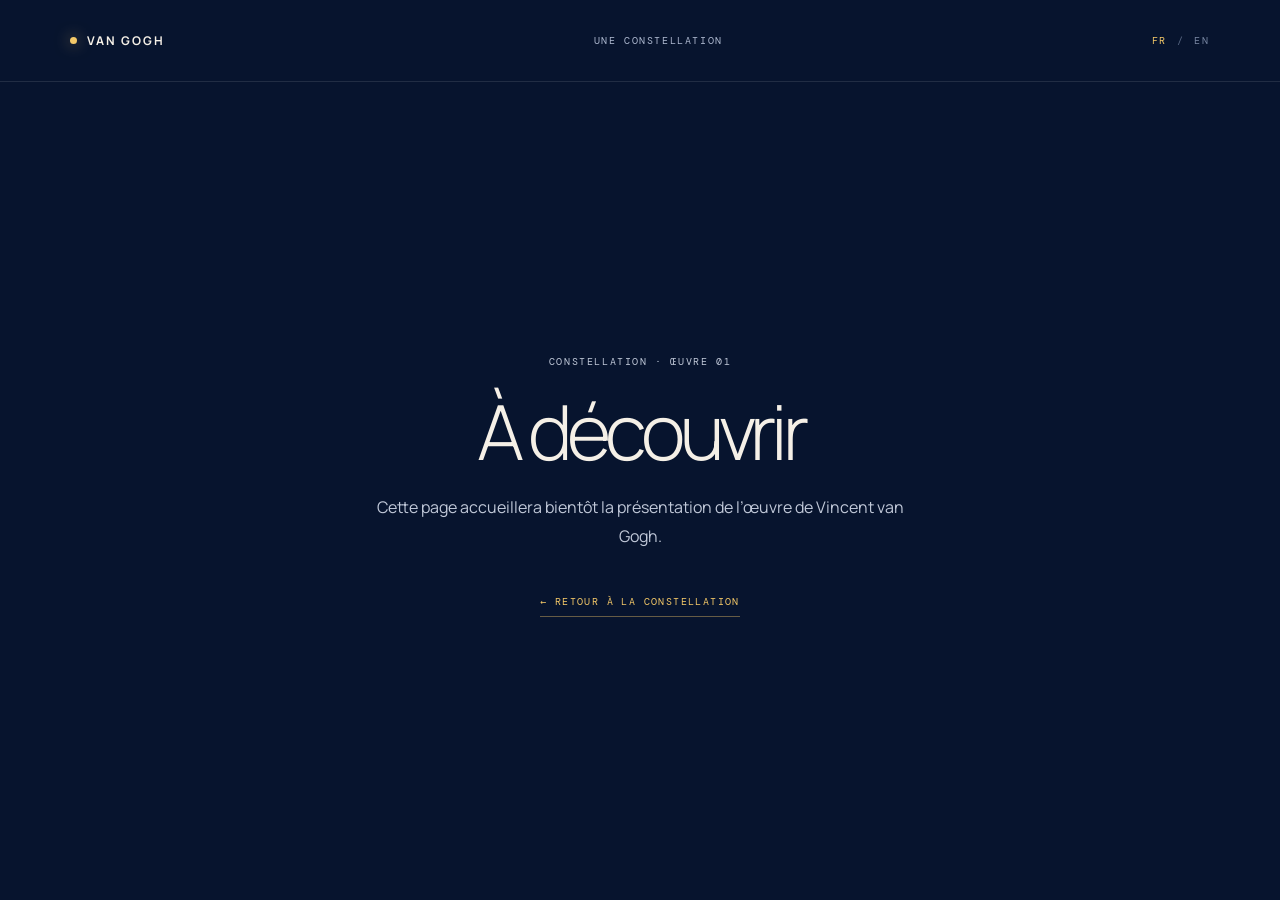
==== pages/oeuvre-01.html @ 38c9f289 "[4] Architecture, add pages." ====
<!doctype html>
<html lang="fr">
<head>
  <meta charset="utf-8">
  <meta name="viewport" content="width=device-width, initial-scale=1">
  <title>Œuvre 01 — Van Gogh</title>
  <link rel="stylesheet" href="../css/style.css">
</head>
<body>
  <header class="site-header">
    <a class="wordmark" href="../index.html"><span class="wordmark-dot"></span> VAN GOGH</a>
    <p class="header-note">UNE CONSTELLATION</p>
    <span class="language-switch"><span class="active">FR</span><span class="separator">/</span><span>EN</span></span>
  </header>
  <main class="placeholder-page">
    <section class="placeholder-content">
      <p class="eyebrow">CONSTELLATION · ŒUVRE 01</p>
      <h1>À découvrir</h1>
      <p>Cette page accueillera bientôt la présentation de l’œuvre de Vincent van Gogh.</p>
      <a class="back-link" href="../index.html">← RETOUR À LA CONSTELLATION</a>
    </section>
  </main>
</body>
</html>
---- css/style.css ----
@import url('https://fonts.googleapis.com/css2?family=DM+Mono:wght@400;500&family=Manrope:wght@300;400;500;600;700&display=swap');

:root {
  color-scheme: dark;
  --ink: #f5f0e7;
  --muted: #c0c8d8;
  --night: #07142e;
  --gold: #f5c968;
}

* { box-sizing: border-box; }

html { scroll-behavior: smooth; }

body {
  margin: 0;
  min-height: 100vh;
  background: var(--night);
  color: var(--ink);
  font-family: 'Manrope', Arial, sans-serif;
}

.site-header {
  position: absolute;
  z-index: 5;
  top: 0;
  left: 0;
  width: 100%;
  height: 82px;
  padding: 0 5.5vw;
  display: flex;
  align-items: center;
  justify-content: space-between;
  border-bottom: 1px solid #ffffff1b;
}

.wordmark {
  display: flex;
  align-items: center;
  gap: 10px;
  color: var(--ink);
  text-decoration: none;
  font-size: 12px;
  letter-spacing: .16em;
  font-weight: 700;
}

.wordmark-dot {
  width: 7px;
  height: 7px;
  border-radius: 50%;
  background: var(--gold);
  box-shadow: 0 0 15px #f5c968aa;
}

.header-note, .language-switch, .eyebrow, .explore, .hero-footer {
  font-family: 'DM Mono', monospace;
  font-size: 10px;
  letter-spacing: .16em;
}

.header-note { color: #aeb9d0; }

.language-switch {
  display: flex;
  align-items: center;
  gap: 10px;
  color: #7886a2;
}

.language-switch .active { color: var(--gold); }
.separator { color: #586782; }

.hero {
  min-height: 100svh;
  position: relative;
  display: flex;
  align-items: center;
}

.sky-decoration {
  background: url('img/nuit-etoile.jpg') center / cover no-repeat;
}

.hero-copy {
  position: relative;
  z-index: 3;
  width: min(470px, 43vw);
  margin-left: 10vw;
  margin-top: 15px;
}

.eyebrow {
  color: var(--gold);
  line-height: 1.8;
}

h1 {
  margin: 22px 0;
  font-size: clamp(48px, 6.4vw, 88px);
  line-height: 1.02;
  font-weight: 300;
  letter-spacing: -.07em;
}

.intro {
  max-width: 380px;
  color: #c5cede;
  font-size: 14px;
  line-height: 1.9;
  font-weight: 300;
}

.explore {
  display: flex;
  align-items: center;
  gap: 14px;
  margin-top: 42px;
  color: #d2d8e4;
  font-size: 9px;
}

.explore-line {
  display: inline-block;
  width: 36px;
  height: 1px;
  background: var(--gold);
}

.sky-decoration {
  position: absolute;
  z-index: 2;
  top: 17%;
  right: 5%;
  width: 48%;
  min-height: 66%;
  display: grid;
  grid-template-columns: repeat(3, minmax(70px, 1fr));
  grid-template-rows: repeat(3, 1fr);
  place-items: center;
  gap: clamp(18px, 3vw, 42px);
  padding: 28px;
}

.star-link {
  min-width: 78px;
  min-height: 78px;
  display: flex;
  flex-direction: column;
  align-items: center;
  justify-content: center;
  gap: 13px;
  color: var(--muted);
  text-decoration: none;
  border-radius: 50%;
  transition: transform .2s ease, color .2s ease;
}

.star {
  position: relative;
  display: block;
  width: 13px;
  height: 13px;
  border-radius: 50%;
  background: #fff4cb;
  box-shadow: 0 0 9px 3px #ffe7a0aa, 0 0 28px 11px #f5c96866;
  transition: transform .2s ease, box-shadow .2s ease;
}

.star::before,
.star::after {
  content: '';
  position: absolute;
  inset: -8px 5px;
  background: #ffe9a8;
  opacity: .7;
  clip-path: polygon(50% 0, 58% 42%, 100% 50%, 58% 58%, 50% 100%, 42% 58%, 0 50%, 42% 42%);
}

.star::after {
  transform: rotate(45deg);
}

.star-label {
  font-family: 'DM Mono', monospace;
  font-size: 8px;
  letter-spacing: .12em;
  opacity: .7;
}

.star-link:hover,
.star-link:focus-visible {
  color: var(--gold);
  transform: translateY(-4px);
  outline: none;
}

.star-link:hover .star,
.star-link:focus-visible .star {
  transform: scale(1.35);
  box-shadow: 0 0 14px 5px #ffe7a0cc, 0 0 40px 16px #f5c96888;
}

.hero-footer {
  position: absolute;
  z-index: 3;
  bottom: 30px;
  left: 5.5vw;
  right: 5.5vw;
  display: flex;
  align-items: center;
  gap: 16px;
  color: #8c98b0;
  font-size: 9px;
}

.footer-star { color: var(--gold); }
.hero-footer span:last-child { margin-left: auto; }

@media (max-width: 760px) {
  .site-header { height: 68px; padding: 0 6vw; }
  .header-note { display: none; }
  .hero { min-height: 1050px; align-items: flex-start; }
  .hero-copy { width: auto; margin: 125px 8vw 0; }
  h1 { font-size: 56px; }
  .intro { max-width: 320px; }
  .sky-decoration {
    top: 52%;
    left: 6%;
    right: 6%;
    width: 88%;
    min-height: 390px;
    padding: 10px;
    gap: 12px;
  }
  .star-link { min-width: 65px; min-height: 75px; gap: 10px; }
  .star-label { font-size: 7px; }
  .hero-footer { bottom: 22px; font-size: 8px; }
}

.placeholder-page {
      min-height: 100svh;
      display: grid;
      place-items: center;
      padding: 120px 24px 60px;
      text-align: center;
    }
    .placeholder-content { max-width: 560px; }
    .placeholder-content h1 { font-size: clamp(42px, 7vw, 76px); }
    .placeholder-content p { color: var(--muted); line-height: 1.8; }
    .back-link {
      display: inline-block;
      margin-top: 28px;
      color: var(--gold);
      font-family: 'DM Mono', monospace;
      font-size: 10px;
      letter-spacing: .14em;
      text-decoration: none;
      border-bottom: 1px solid #f5c96866;
      padding-bottom: 8px;
    }
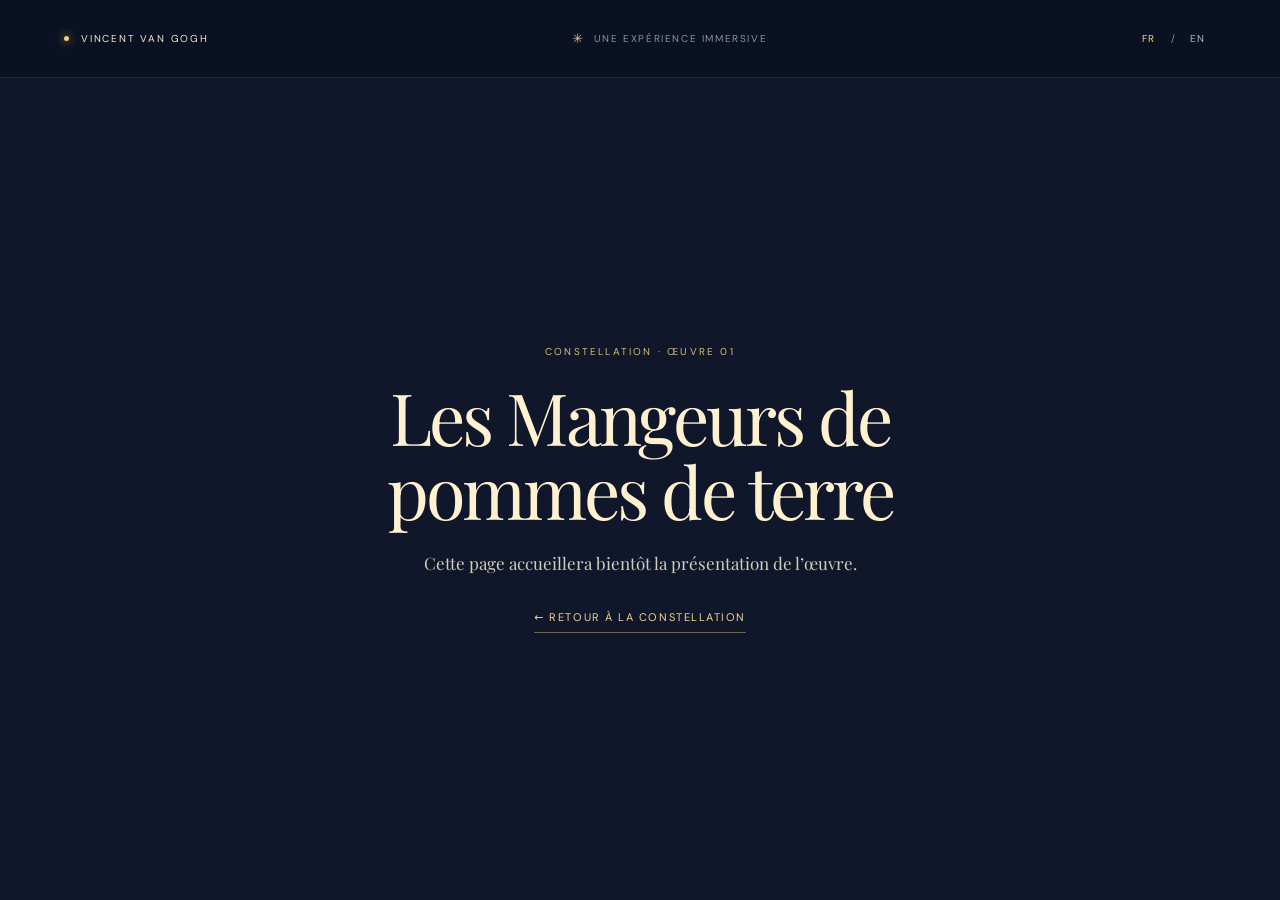
==== commit 54849b24: "[9] Big refont, translation and home page interactive." ====
--- a/pages/oeuvre-01.html
+++ b/pages/oeuvre-01.html
@@ -3,22 +3,38 @@
 <head>
   <meta charset="utf-8">
   <meta name="viewport" content="width=device-width, initial-scale=1">
-  <title>Œuvre 01 — Van Gogh</title>
+  <meta name="theme-color" content="#07142e">
+  <title>Les Mangeurs de pommes de terre · Vincent van Gogh</title>
+  <link rel="icon" href="data:image/svg+xml,%3Csvg xmlns='http://www.w3.org/2000/svg' viewBox='0 0 32 32'%3E%3Crect width='32' height='32' rx='6' fill='%2307142e'/%3E%3Ccircle cx='16' cy='16' r='5' fill='%23ffe2a0'/%3E%3C/svg%3E">
   <link rel="stylesheet" href="../css/style.css">
 </head>
-<body>
+<body data-artwork="potatoEaters">
   <header class="site-header">
-    <a class="wordmark" href="../index.html"><span class="wordmark-dot"></span> VAN GOGH</a>
-    <p class="header-note">UNE CONSTELLATION</p>
-    <span class="language-switch"><span class="active">FR</span><span class="separator">/</span><span>EN</span></span>
+    <a class="wordmark" href="../index.html">
+      <span class="wordmark-dot" aria-hidden="true"></span>
+      <span data-i18n="brandName">Vincent van Gogh</span>
+    </a>
+    <p class="header-note" aria-hidden="true">
+      <span class="header-note-mark">✳</span>
+      <span data-i18n="navLabel">Une expérience immersive</span>
+    </p>
+    <div class="language-switch" role="group" aria-label="Langue" data-i18n-attr="aria-label:language">
+      <button type="button" lang="fr" data-lang="fr" aria-pressed="true">FR</button>
+      <span aria-hidden="true">/</span>
+      <button type="button" lang="en" data-lang="en" aria-pressed="false">EN</button>
+    </div>
   </header>
-  <main class="placeholder-page">
-    <section class="placeholder-content">
-      <p class="eyebrow">CONSTELLATION · ŒUVRE 01</p>
-      <h1>À découvrir</h1>
-      <p>Cette page accueillera bientôt la présentation de l’œuvre de Vincent van Gogh.</p>
-      <a class="back-link" href="../index.html">← RETOUR À LA CONSTELLATION</a>
-    </section>
+
+  <main class="placeholder">
+    <div class="placeholder-content">
+      <p class="eyebrow"><span data-i18n="placeholder.eyebrow">Constellation · Œuvre</span> 01</p>
+      <h1 data-i18n="stars.potatoEaters">Les Mangeurs de pommes de terre</h1>
+      <p class="placeholder-text" data-i18n="placeholder.text">Cette page accueillera bientôt la présentation de l’œuvre.</p>
+      <a class="back-link" href="../index.html"><span aria-hidden="true">←</span> <span data-i18n="back">Retour à la constellation</span></a>
+    </div>
   </main>
+
+  <script src="../js/translations.js"></script>
+  <script src="../js/app.js"></script>
 </body>
 </html>
--- a/css/style.css
+++ b/css/style.css
@@ -1,261 +1,446 @@
-@import url('https://fonts.googleapis.com/css2?family=DM+Mono:wght@400;500&family=Manrope:wght@300;400;500;600;700&display=swap');
-
+/* 1. Polices (auto-hébergées, licences dans /fonts) ---------------------- */
+@font-face {
+  font-family: "DM Sans";
+  src: url("../fonts/dm-sans-latin-wght-normal.woff2") format("woff2");
+  font-weight: 100 1000;
+  font-style: normal;
+  font-display: swap;
+}
+
+@font-face {
+  font-family: "Playfair Display";
+  src: url("../fonts/playfair-display-latin-400-normal.woff2") format("woff2");
+  font-weight: 400;
+  font-style: normal;
+  font-display: swap;
+}
+
+/* 2. Variables ----------------------------------------------------------- */
 :root {
   color-scheme: dark;
-  --ink: #f5f0e7;
-  --muted: #c0c8d8;
-  --night: #07142e;
-  --gold: #f5c968;
-}
-
-* { box-sizing: border-box; }
-
-html { scroll-behavior: smooth; }
+
+  --night: #10172b;
+  --night-deep: #0a1122;
+  --sky: #07142e;
+  --text: #f8edcf;
+  --cream: #fff0d0;
+  --gold: #f4d58e;
+  --gold-muted: #d6ba78;
+  --starlight: #ffe2a0;
+  --line: rgba(191, 207, 235, 0.13);
+
+  --font-sans: "DM Sans", system-ui, sans-serif;
+  --font-serif: "Playfair Display", Georgia, "Times New Roman", serif;
+
+  --header-height: 78px;
+  --text-shadow: 0 1px 8px rgba(8, 15, 35, 0.55);
+}
+
+/* 3. Base ---------------------------------------------------------------- */
+*, *::before, *::after { box-sizing: border-box; }
+
+html { -webkit-text-size-adjust: 100%; }
 
 body {
+  min-width: 320px;
+  min-height: 100svh;
   margin: 0;
-  min-height: 100vh;
   background: var(--night);
-  color: var(--ink);
-  font-family: 'Manrope', Arial, sans-serif;
-}
-
+  color: var(--text);
+  font-family: var(--font-sans);
+  text-rendering: optimizeLegibility;
+  -webkit-font-smoothing: antialiased;
+}
+
+img { display: block; max-width: 100%; height: auto; }
+h1, p { margin: 0; }
+a { color: inherit; -webkit-tap-highlight-color: transparent; }
+::selection { color: var(--sky); background: #f3d48a; }
+:focus-visible { outline: 2px solid var(--gold); outline-offset: 4px; }
+
+.skip-link {
+  position: absolute;
+  top: -80px;
+  left: 16px;
+  z-index: 100;
+  padding: 0.6rem 1rem;
+  color: var(--sky);
+  background: var(--gold);
+  font-size: 0.875rem;
+  text-decoration: none;
+}
+.skip-link:focus { top: 12px; }
+
+/* 4. En-tête ------------------------------------------------------------- */
 .site-header {
-  position: absolute;
-  z-index: 5;
-  top: 0;
-  left: 0;
-  width: 100%;
-  height: 82px;
-  padding: 0 5.5vw;
+  position: relative;
+  z-index: 30;
   display: flex;
   align-items: center;
   justify-content: space-between;
-  border-bottom: 1px solid #ffffff1b;
+  gap: 24px;
+  height: var(--header-height);
+  padding-inline: clamp(22px, 5vw, 76px);
+  border-bottom: 1px solid var(--line);
+  background: rgba(10, 17, 34, 0.92);
 }
 
 .wordmark {
+  display: inline-flex;
+  align-items: center;
+  flex-shrink: 0;
+  gap: 12px;
+  color: #f5e8c9;
+  font-size: 0.625rem;
+  letter-spacing: 0.18em;
+  text-decoration: none;
+  text-transform: uppercase;
+}
+
+.wordmark-dot {
+  width: 5px;
+  height: 5px;
+  border-radius: 50%;
+  background: #f2cc79;
+  box-shadow: 0 0 10px #e6b960;
+}
+
+.header-note {
   display: flex;
   align-items: center;
-  gap: 10px;
-  color: var(--ink);
-  text-decoration: none;
-  font-size: 12px;
-  letter-spacing: .16em;
-  font-weight: 700;
-}
-
-.wordmark-dot {
-  width: 7px;
-  height: 7px;
-  border-radius: 50%;
-  background: var(--gold);
-  box-shadow: 0 0 15px #f5c968aa;
-}
-
-.header-note, .language-switch, .eyebrow, .explore, .hero-footer {
-  font-family: 'DM Mono', monospace;
-  font-size: 10px;
-  letter-spacing: .16em;
-}
-
-.header-note { color: #aeb9d0; }
+  justify-content: center;
+  gap: 9px;
+  color: rgba(225, 232, 245, 0.6);
+  font-size: 0.625rem;
+  letter-spacing: 0.16em;
+  text-transform: uppercase;
+}
+.header-note-mark { color: #e5c477; font-size: 13px; }
 
 .language-switch {
   display: flex;
   align-items: center;
-  gap: 10px;
-  color: #7886a2;
-}
-
-.language-switch .active { color: var(--gold); }
-.separator { color: #586782; }
-
+  flex-shrink: 0;
+  gap: 4px;
+  color: rgba(225, 232, 245, 0.6);
+  font-size: 0.625rem;
+  letter-spacing: 0.12em;
+}
+
+.language-switch button {
+  min-width: 36px;
+  min-height: 44px;
+  padding: 0 6px;
+  border: 0;
+  background: transparent;
+  color: rgba(225, 232, 245, 0.78);
+  font: inherit;
+  letter-spacing: inherit;
+  cursor: pointer;
+  transition: color 0.2s ease;
+}
+.language-switch button:hover { color: var(--gold); }
+.language-switch button[aria-pressed="true"] { color: var(--gold); }
+
+/* 5. Accueil ------------------------------------------------------------- */
 .hero {
-  min-height: 100svh;
   position: relative;
-  display: flex;
-  align-items: center;
-}
-
-.sky-decoration {
-  background: url('img/nuit-etoile.jpg') center / cover no-repeat;
-}
-
-.hero-copy {
-  position: relative;
-  z-index: 3;
-  width: min(470px, 43vw);
-  margin-left: 10vw;
-  margin-top: 15px;
-}
+  isolation: isolate;
+  overflow: hidden;
+  display: grid;
+  grid-template-columns: minmax(0, 1fr) min(58vw, 91svh);
+  align-items: center;
+  column-gap: clamp(1.5rem, 3vw, 3rem);
+  min-height: calc(100svh - var(--header-height));
+  padding: 3rem clamp(20px, 3.5vw, 60px) 4.5rem clamp(28px, 7.5vw, 112px);
+  background: var(--night);
+}
+
+.hero-copy { max-width: 430px; }
 
 .eyebrow {
-  color: var(--gold);
-  line-height: 1.8;
-}
-
-h1 {
-  margin: 22px 0;
-  font-size: clamp(48px, 6.4vw, 88px);
-  line-height: 1.02;
-  font-weight: 300;
-  letter-spacing: -.07em;
+  margin-bottom: 20px;
+  color: var(--gold-muted);
+  font-size: 0.625rem;
+  letter-spacing: 0.22em;
+  text-transform: uppercase;
+}
+
+.hero-copy h1 {
+  max-width: 560px;
+  color: var(--cream);
+  font: 400 clamp(46px, 5.5vw, 78px) / 0.98 var(--font-serif);
+  letter-spacing: -0.055em;
+  text-transform: uppercase;
+  text-wrap: balance;
 }
 
 .intro {
-  max-width: 380px;
-  color: #c5cede;
-  font-size: 14px;
-  line-height: 1.9;
-  font-weight: 300;
+  max-width: 340px;
+  margin-top: 24px;
+  color: rgba(255, 245, 220, 0.88);
+  font: 400 clamp(14px, 1.15vw, 17px) / 1.7 var(--font-serif);
+  text-shadow: var(--text-shadow);
 }
 
 .explore {
   display: flex;
   align-items: center;
-  gap: 14px;
-  margin-top: 42px;
-  color: #d2d8e4;
-  font-size: 9px;
-}
-
-.explore-line {
+  gap: 12px;
+  margin-top: 28px;
+  color: rgba(255, 235, 190, 0.9);
+  font-size: 0.625rem;
+  letter-spacing: 0.1em;
+  text-shadow: var(--text-shadow);
+}
+.explore-line { flex: none; width: 28px; height: 1px; background: #c6a75e; }
+
+.hero-footer {
+  position: absolute;
+  left: clamp(28px, 5vw, 76px);
+  bottom: 23px;
+  z-index: 10;
+  display: flex;
+  align-items: center;
+  gap: 12px;
+  color: rgba(255, 245, 220, 0.72);
+  font-size: 0.625rem;
+  letter-spacing: 0.16em;
+  text-shadow: var(--text-shadow);
+  text-transform: uppercase;
+}
+.hero-footer-mark { color: #f5d68c; font-size: 14px; }
+
+/* Le tableau et les étoiles partagent le même cadre : les étoiles sont
+   placées en pourcentage de l'image, donc elles la suivent à toutes les tailles. */
+.painting {
+  position: relative;
+  width: 100%;
+  box-shadow: 0 28px 80px rgba(0, 0, 0, 0.18);
+}
+
+.stars { position: absolute; inset: 0; }
+
+/* 6. Étoiles ------------------------------------------------------------- */
+.star {
+  --star-size: 5px;
+  position: absolute;
+  left: var(--x);
+  top: var(--y);
+  z-index: 20;
+  isolation: isolate;
+  display: block;
+  width: 56px;
+  height: 56px;
+  border-radius: 50%;
+  color: var(--starlight);
+  text-decoration: none;
+  transform: translate(-50%, -50%);
+  touch-action: manipulation;
+}
+
+.star::before {
+  content: "";
+  position: absolute;
+  inset: 5px;
+  border: 1px solid rgba(255, 220, 153, 0);
+  border-radius: 50%;
+  background: radial-gradient(circle, rgba(255, 207, 111, 0.2) 0%, rgba(255, 207, 111, 0.08) 35%, transparent 72%);
+  opacity: 0;
+  transform: scale(0.72);
+  transition: opacity 0.2s ease, transform 0.2s ease, border-color 0.2s ease;
+  pointer-events: none;
+}
+
+.star:hover, .star:focus-visible { z-index: 100; }
+.star:hover::before, .star:focus-visible::before {
+  opacity: 1;
+  transform: scale(1.12);
+  border-color: rgba(255, 220, 153, 0.85);
+}
+.star:focus-visible { outline-offset: 5px; }
+
+.star-hit { position: absolute; inset: 0; display: grid; place-items: center; }
+
+.star-halo {
+  position: absolute;
+  width: 17px;
+  height: 17px;
+  border: 1px solid rgba(255, 220, 153, 0.82);
+  border-radius: 50%;
+  background: rgba(255, 204, 96, 0.07);
+  box-shadow: 0 0 9px 2px rgba(255, 197, 76, 0.12);
+  opacity: 0.62;
+  transform: scale(0.72);
+  transition: transform 0.28s ease, opacity 0.28s ease, box-shadow 0.28s ease, background 0.28s ease;
+}
+
+/* Cercle qui se propage autour de l'étoile survolée */
+.star-halo::after {
+  content: "";
+  position: absolute;
+  inset: -3px;
+  border: 1px solid rgba(255, 220, 153, 0.75);
+  border-radius: 50%;
+  opacity: 0;
+  pointer-events: none;
+}
+.star:hover .star-halo::after, .star:focus-visible .star-halo::after {
+  animation: ripple 1.5s ease-out infinite;
+}
+@keyframes ripple {
+  0%   { transform: scale(0.65); opacity: 0.7; }
+  100% { transform: scale(2.15); opacity: 0; }
+}
+
+.star-core {
+  position: relative;
+  width: var(--star-size);
+  height: var(--star-size);
+  border-radius: 50%;
+  background: #ffe4a0;
+  box-shadow: 0 0 6px 2px #ffd46d, 0 0 18px 4px rgba(255, 191, 65, 0.65);
+  transition: transform 0.28s ease, box-shadow 0.28s ease;
+}
+
+.star-ray {
+  position: absolute;
+  width: 1px;
+  height: 15px;
+  background: linear-gradient(transparent, rgba(255, 227, 159, 0.8), transparent);
+  opacity: 0.7;
+  transform: rotate(45deg);
+  pointer-events: none;
+}
+
+.star:hover .star-halo, .star:focus-visible .star-halo {
+  opacity: 1;
+  transform: scale(1.5);
+  background: rgba(255, 204, 96, 0.16);
+  box-shadow: 0 0 13px 3px rgba(255, 197, 76, 0.22);
+}
+.star:hover .star-core, .star:focus-visible .star-core {
+  transform: scale(1.3);
+  box-shadow: 0 0 9px 3px #ffd46d, 0 0 22px 7px rgba(255, 191, 65, 0.8);
+}
+
+/* Nom de l'œuvre : visible au survol et au focus clavier */
+.star-label {
+  position: absolute;
+  width: max-content;
+  max-width: 170px;
+  color: #fff1d1;
+  font-family: var(--font-serif);
+  font-size: clamp(12px, 1.05vw, 15px);
+  letter-spacing: 0.015em;
+  line-height: 1.2;
+  text-shadow: 0 1px 14px var(--sky), 0 1px 3px var(--sky);
+  opacity: 0;
+  pointer-events: none;
+  transition: opacity 0.22s ease, transform 0.22s ease;
+}
+
+.star--right .star-label { left: 31px; top: 50%; transform: translate(-7px, -50%); }
+.star--left .star-label  { right: 31px; top: 50%; transform: translate(7px, -50%); text-align: right; }
+.star--above .star-label { left: 50%; bottom: 31px; transform: translate(-50%, 7px); }
+
+.star:hover .star-label, .star:focus-visible .star-label { opacity: 1; }
+.star--right:hover .star-label, .star--right:focus-visible .star-label,
+.star--left:hover .star-label, .star--left:focus-visible .star-label { transform: translate(0, -50%); }
+.star--above:hover .star-label, .star--above:focus-visible .star-label { transform: translate(-50%, 0); }
+
+/* 7. Pages d'œuvres (pages d'attente) ----------------------------------- */
+.placeholder {
+  display: grid;
+  place-items: center;
+  min-height: calc(100svh - var(--header-height));
+  padding: 64px 24px;
+  text-align: center;
+}
+.placeholder-content { max-width: 560px; }
+
+.placeholder h1 {
+  margin: 22px 0;
+  color: var(--cream);
+  font: 400 clamp(40px, 7vw, 72px) / 1.02 var(--font-serif);
+  letter-spacing: -0.04em;
+  text-wrap: balance;
+}
+
+.placeholder-text {
+  color: rgba(255, 245, 220, 0.82);
+  font: 400 1.0625rem / 1.7 var(--font-serif);
+}
+
+.back-link {
   display: inline-block;
-  width: 36px;
-  height: 1px;
-  background: var(--gold);
-}
-
-.sky-decoration {
-  position: absolute;
-  z-index: 2;
-  top: 17%;
-  right: 5%;
-  width: 48%;
-  min-height: 66%;
-  display: grid;
-  grid-template-columns: repeat(3, minmax(70px, 1fr));
-  grid-template-rows: repeat(3, 1fr);
-  place-items: center;
-  gap: clamp(18px, 3vw, 42px);
-  padding: 28px;
-}
-
-.star-link {
-  min-width: 78px;
-  min-height: 78px;
-  display: flex;
-  flex-direction: column;
-  align-items: center;
-  justify-content: center;
-  gap: 13px;
-  color: var(--muted);
+  margin-top: 32px;
+  padding-bottom: 8px;
+  border-bottom: 1px solid rgba(244, 213, 142, 0.4);
+  color: var(--gold);
+  font-size: 0.6875rem;
+  letter-spacing: 0.14em;
   text-decoration: none;
-  border-radius: 50%;
-  transition: transform .2s ease, color .2s ease;
-}
-
-.star {
-  position: relative;
-  display: block;
-  width: 13px;
-  height: 13px;
-  border-radius: 50%;
-  background: #fff4cb;
-  box-shadow: 0 0 9px 3px #ffe7a0aa, 0 0 28px 11px #f5c96866;
-  transition: transform .2s ease, box-shadow .2s ease;
-}
-
-.star::before,
-.star::after {
-  content: '';
-  position: absolute;
-  inset: -8px 5px;
-  background: #ffe9a8;
-  opacity: .7;
-  clip-path: polygon(50% 0, 58% 42%, 100% 50%, 58% 58%, 50% 100%, 42% 58%, 0 50%, 42% 42%);
-}
-
-.star::after {
-  transform: rotate(45deg);
-}
-
-.star-label {
-  font-family: 'DM Mono', monospace;
-  font-size: 8px;
-  letter-spacing: .12em;
-  opacity: .7;
-}
-
-.star-link:hover,
-.star-link:focus-visible {
-  color: var(--gold);
-  transform: translateY(-4px);
-  outline: none;
-}
-
-.star-link:hover .star,
-.star-link:focus-visible .star {
-  transform: scale(1.35);
-  box-shadow: 0 0 14px 5px #ffe7a0cc, 0 0 40px 16px #f5c96888;
-}
-
-.hero-footer {
-  position: absolute;
-  z-index: 3;
-  bottom: 30px;
-  left: 5.5vw;
-  right: 5.5vw;
-  display: flex;
-  align-items: center;
-  gap: 16px;
-  color: #8c98b0;
-  font-size: 9px;
-}
-
-.footer-star { color: var(--gold); }
-.hero-footer span:last-child { margin-left: auto; }
-
-@media (max-width: 760px) {
-  .site-header { height: 68px; padding: 0 6vw; }
+  text-transform: uppercase;
+  transition: border-color 0.2s ease;
+}
+.back-link:hover { border-bottom-color: var(--gold); }
+
+/* 8. Tablette ------------------------------------------------------------ */
+@media (max-width: 900px) and (min-width: 701px) {
+  .site-header { padding-inline: 28px; }
+
+  .hero {
+    grid-template-columns: minmax(0, 1fr) min(61vw, 80svh);
+    column-gap: 24px;
+    padding-inline: 34px 16px;
+  }
+  .hero-copy h1 { font-size: clamp(43px, 5.4vw, 58px); }
+  .intro { font-size: 14px; }
+}
+
+/* 9. Mobile -------------------------------------------------------------- */
+@media (max-width: 700px) {
+  :root { --header-height: 68px; }
+
+  .site-header { gap: 12px; padding-inline: 20px; }
+  .wordmark { gap: 9px; letter-spacing: 0.11em; }
   .header-note { display: none; }
-  .hero { min-height: 1050px; align-items: flex-start; }
-  .hero-copy { width: auto; margin: 125px 8vw 0; }
-  h1 { font-size: 56px; }
-  .intro { max-width: 320px; }
-  .sky-decoration {
-    top: 52%;
-    left: 6%;
-    right: 6%;
-    width: 88%;
-    min-height: 390px;
-    padding: 10px;
-    gap: 12px;
+
+  /* Texte en haut, tableau en bas, légende sous le tableau. */
+  .hero {
+    display: flex;
+    flex-direction: column;
+    align-items: stretch;
+    padding: 0;
   }
-  .star-link { min-width: 65px; min-height: 75px; gap: 10px; }
-  .star-label { font-size: 7px; }
-  .hero-footer { bottom: 22px; font-size: 8px; }
-}
-
-.placeholder-page {
-      min-height: 100svh;
-      display: grid;
-      place-items: center;
-      padding: 120px 24px 60px;
-      text-align: center;
-    }
-    .placeholder-content { max-width: 560px; }
-    .placeholder-content h1 { font-size: clamp(42px, 7vw, 76px); }
-    .placeholder-content p { color: var(--muted); line-height: 1.8; }
-    .back-link {
-      display: inline-block;
-      margin-top: 28px;
-      color: var(--gold);
-      font-family: 'DM Mono', monospace;
-      font-size: 10px;
-      letter-spacing: .14em;
-      text-decoration: none;
-      border-bottom: 1px solid #f5c96866;
-      padding-bottom: 8px;
-    }+
+  .hero-copy { max-width: 560px; margin: 0 24px 28px; padding-top: 30px; }
+  .eyebrow { margin-bottom: 13px; letter-spacing: 0.18em; }
+  .hero-copy h1 { max-width: 380px; font-size: clamp(42px, 11vw, 60px); }
+  .intro { max-width: 340px; margin-top: 15px; font-size: 14px; line-height: 1.55; }
+  .explore { margin-top: 17px; }
+  .explore-line { width: 22px; }
+
+  .painting { margin-block: auto; box-shadow: none; }
+
+  .hero-footer { position: static; padding: 22px 20px; gap: 8px; }
+
+  .star { width: 48px; height: 48px; }
+  .star-label { max-width: 116px; font-size: 12px; }
+  .star--right .star-label { left: 26px; }
+  .star--left .star-label { right: 26px; }
+}
+
+@media (max-width: 380px) {
+  .wordmark { letter-spacing: 0.08em; }
+  .hero-copy { margin-inline: 20px; }
+  .hero-copy h1 { font-size: 42px; }
+  .intro { max-width: 290px; font-size: 13px; }
+}
+
+/* 10. Mouvement réduit --------------------------------------------------- */
+@media (prefers-reduced-motion: reduce) {
+  .star::before, .star-halo, .star-core, .star-label { transition: none; }
+  .star:hover .star-halo::after, .star:focus-visible .star-halo::after { animation: none; }
+}
